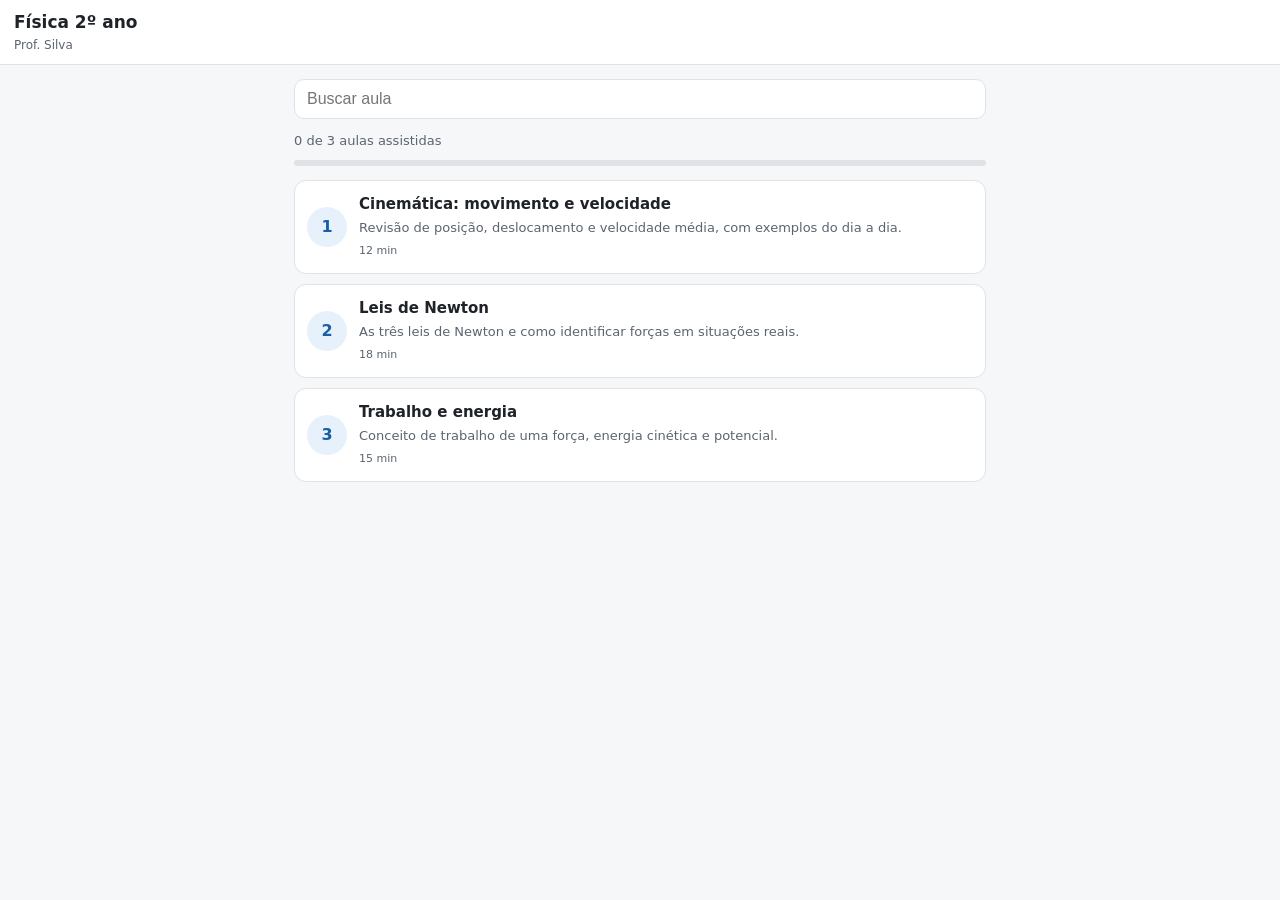
==== pwa/index.html @ a155b8ef "Importa protótipo inicial da PWA e kit AppSheet Co-Authored-By: Claude Opus 5.5 <noreply@anthropic.c" ====
<!DOCTYPE html>
<html lang="pt-BR">
<head>
  <meta charset="utf-8">
  <meta name="viewport" content="width=device-width, initial-scale=1, viewport-fit=cover">
  <title>Aulas complementares</title>
  <meta name="theme-color" content="#185FA5">
  <meta name="description" content="Videoaulas, links e documentos complementares.">
  <link rel="manifest" href="manifest.webmanifest">
  <link rel="icon" href="icons/icon-192.png">
  <link rel="apple-touch-icon" href="icons/icon-192.png">
  <meta name="apple-mobile-web-app-capable" content="yes">
  <meta name="mobile-web-app-capable" content="yes">
  <meta name="apple-mobile-web-app-title" content="Aulas">
  <link rel="stylesheet" href="styles.css">
</head>
<body>
  <header class="topbar">
    <button id="btn-voltar" class="icon-btn" aria-label="Voltar" hidden>&#8592;</button>
    <div class="topbar-text">
      <h1 id="titulo-topo">Aulas</h1>
      <p id="subtitulo-topo"></p>
    </div>
    <button id="btn-instalar" class="install-btn" hidden>Instalar</button>
  </header>

  <div id="aviso-ios" class="banner" hidden>
    <span>Para instalar no iPhone: toque em <strong>Compartilhar</strong> e depois em <strong>Adicionar à Tela de Início</strong>.</span>
    <button id="fechar-aviso-ios" class="banner-close" aria-label="Fechar aviso">&times;</button>
  </div>

  <main id="app" tabindex="-1"></main>

  <div id="status-rede" class="toast" role="status" hidden>Sem conexão. Mostrando o conteúdo salvo.</div>

  <script src="app.js"></script>
</body>
</html>
---- pwa/styles.css ----
:root {
  --azul: #185FA5;
  --azul-claro: #E6F1FB;
  --texto: #1f2328;
  --texto-2: #5b6470;
  --borda: #dfe3e8;
  --fundo: #f6f7f9;
  --card: #ffffff;
  --ok: #2f7d32;
  --raio: 12px;
}
@media (prefers-color-scheme: dark) {
  :root {
    --azul: #6fb1f0;
    --azul-claro: #1b2a3a;
    --texto: #e8eaed;
    --texto-2: #a0a7b0;
    --borda: #30363d;
    --fundo: #0f1215;
    --card: #181c20;
    --ok: #7fd18a;
  }
}
* { box-sizing: border-box; }
html { -webkit-text-size-adjust: 100%; }
body {
  margin: 0;
  font-family: system-ui, -apple-system, "Segoe UI", Roboto, sans-serif;
  background: var(--fundo);
  color: var(--texto);
  line-height: 1.5;
  padding-bottom: env(safe-area-inset-bottom);
}
.topbar {
  position: sticky; top: 0; z-index: 10;
  display: flex; align-items: center; gap: 8px;
  padding: calc(10px + env(safe-area-inset-top)) 14px 10px;
  background: var(--card);
  border-bottom: 1px solid var(--borda);
}
.topbar-text { flex: 1; min-width: 0; }
.topbar h1 { font-size: 17px; font-weight: 600; margin: 0; white-space: nowrap; overflow: hidden; text-overflow: ellipsis; }
.topbar p { margin: 0; font-size: 12px; color: var(--texto-2); }
.icon-btn { background: none; border: 0; font-size: 22px; color: var(--texto); padding: 4px 8px; cursor: pointer; }
.install-btn {
  background: var(--azul); color: #fff; border: 0; border-radius: 8px;
  padding: 7px 12px; font-size: 13px; font-weight: 600; cursor: pointer;
}
@media (prefers-color-scheme: dark) { .install-btn { color: #0f1215; } }
.banner {
  display: flex; gap: 8px; align-items: flex-start;
  margin: 10px 14px 0; padding: 10px 12px; font-size: 13px;
  background: var(--azul-claro); border-radius: 10px;
}
.banner-close { background: none; border: 0; font-size: 20px; line-height: 1; color: var(--texto); cursor: pointer; }
main { max-width: 720px; margin: 0 auto; padding: 14px; outline: none; }

.busca {
  width: 100%; font-size: 16px; padding: 10px 12px; margin-bottom: 12px;
  border: 1px solid var(--borda); border-radius: 10px; background: var(--card); color: var(--texto);
}
.progresso { font-size: 13px; color: var(--texto-2); margin: 0 0 10px; }
.barra { height: 6px; background: var(--borda); border-radius: 3px; overflow: hidden; margin-bottom: 14px; }
.barra > span { display: block; height: 100%; background: var(--azul); }

.lista { list-style: none; margin: 0; padding: 0; display: grid; gap: 10px; }
.card-aula {
  display: flex; gap: 12px; align-items: center; text-decoration: none; color: inherit;
  background: var(--card); border: 1px solid var(--borda); border-radius: var(--raio); padding: 12px;
}
.card-aula:active { background: var(--azul-claro); }
.num {
  flex: none; width: 40px; height: 40px; border-radius: 50%;
  display: grid; place-items: center; font-weight: 600;
  background: var(--azul-claro); color: var(--azul);
}
.card-aula.vista .num { background: var(--ok); color: #fff; }
.card-aula h2 { font-size: 15px; margin: 0; font-weight: 600; }
.card-aula p { margin: 2px 0 0; font-size: 13px; color: var(--texto-2); }
.chip { font-size: 11px; color: var(--texto-2); }

.player {
  position: relative; width: 100%; aspect-ratio: 16 / 9; background: #000;
  border-radius: var(--raio); overflow: hidden; margin-bottom: 14px;
}
.player iframe { position: absolute; inset: 0; width: 100%; height: 100%; border: 0; }
.player-capa {
  position: absolute; inset: 0; width: 100%; border: 0; cursor: pointer;
  display: grid; place-items: center; color: #fff; font-size: 14px;
  background: linear-gradient(135deg, #185FA5, #0c3d6e);
}
.player-capa .play { font-size: 44px; line-height: 1; display: block; margin-bottom: 6px; }
.player-aviso {
  position: absolute; inset: 0; display: grid; place-items: center; text-align: center;
  padding: 16px; color: #fff; background: #26323f; font-size: 14px;
}
.player-aviso code { background: rgba(255,255,255,.15); padding: 1px 5px; border-radius: 4px; }

.detalhe h2 { font-size: 20px; margin: 0 0 4px; }
.detalhe .meta { font-size: 13px; color: var(--texto-2); margin: 0 0 10px; }
.btn {
  display: inline-flex; align-items: center; justify-content: center; gap: 6px;
  font-size: 14px; font-weight: 600; padding: 10px 14px; border-radius: 10px;
  border: 1px solid var(--borda); background: var(--card); color: var(--texto); cursor: pointer; text-decoration: none;
}
.btn.primario { background: var(--azul); color: #fff; border-color: var(--azul); }
@media (prefers-color-scheme: dark) { .btn.primario { color: #0f1215; } }
.btn.feito { border-color: var(--ok); color: var(--ok); }
.secao { margin-top: 18px; }
.secao h3 { font-size: 14px; margin: 0 0 8px; color: var(--texto-2); font-weight: 600; text-transform: none; }
.item-link {
  display: flex; justify-content: space-between; align-items: center; gap: 10px;
  padding: 12px; margin-bottom: 8px; text-decoration: none; color: var(--texto);
  background: var(--card); border: 1px solid var(--borda); border-radius: 10px; font-size: 14px;
}
.item-link small { color: var(--texto-2); }
.vazio { font-size: 13px; color: var(--texto-2); }
.nav-aulas { display: flex; justify-content: space-between; gap: 10px; margin-top: 22px; }
.nav-aulas .btn { flex: 1; }
.toast {
  position: fixed; left: 14px; right: 14px; bottom: calc(14px + env(safe-area-inset-bottom));
  padding: 10px 12px; font-size: 13px; text-align: center; border-radius: 10px;
  background: #26323f; color: #fff;
}
[hidden] { display: none !important; }
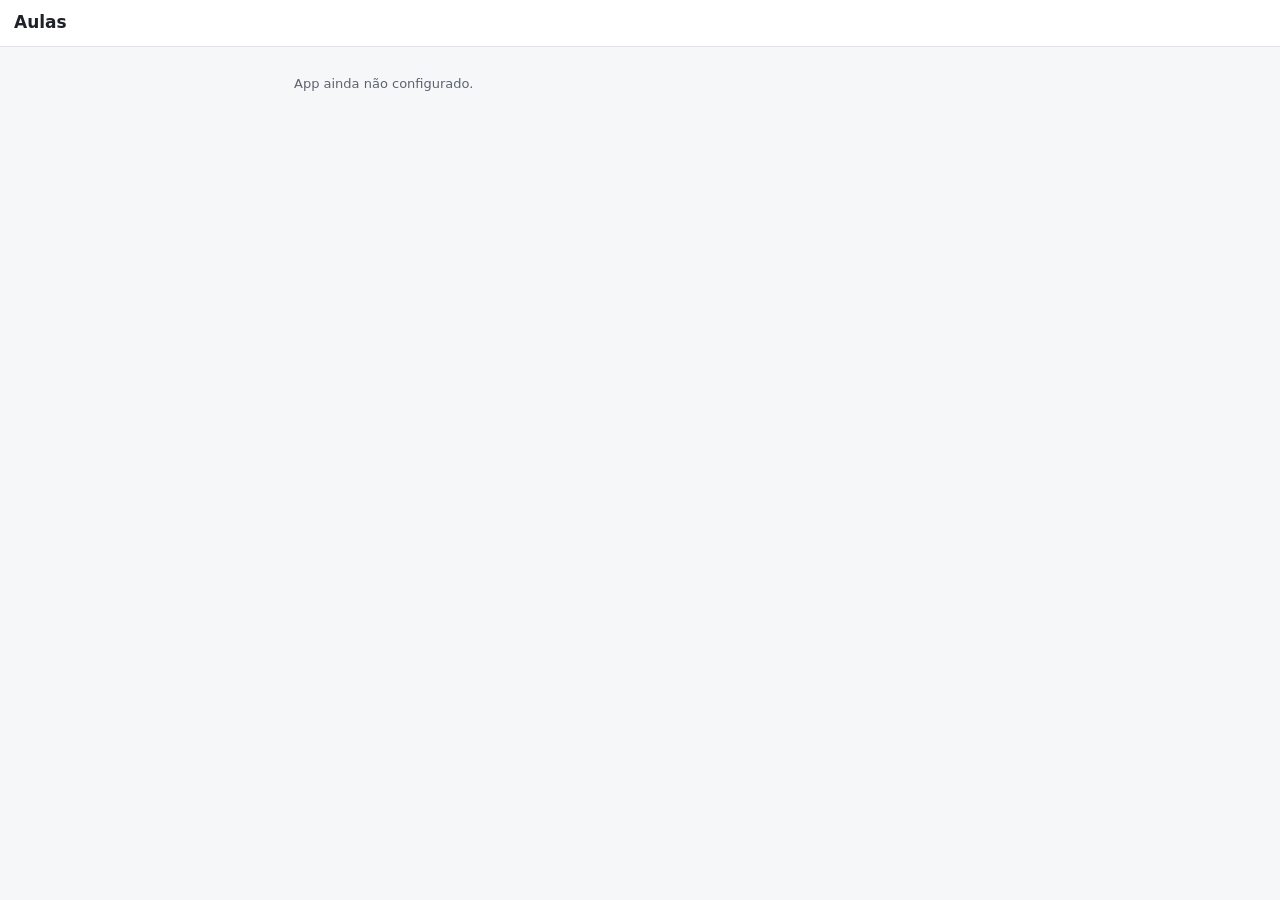
==== commit edddd63b: "Le aulas do Supabase e mostra curso indisponivel App publico consulta config e aulas pela API REST c" ====
--- a/pwa/index.html
+++ b/pwa/index.html
@@ -33,6 +33,7 @@
 
   <div id="status-rede" class="toast" role="status" hidden>Sem conexão. Mostrando o conteúdo salvo.</div>
 
+  <script src="config.js"></script>
   <script src="app.js"></script>
 </body>
 </html>
--- a/pwa/styles.css
+++ b/pwa/styles.css
@@ -115,6 +115,11 @@
 }
 .item-link small { color: var(--texto-2); }
 .vazio { font-size: 13px; color: var(--texto-2); }
+.indisponivel {
+  margin: 18vh auto 0; max-width: 420px; padding: 24px 16px; text-align: center;
+  font-size: 18px; font-weight: 600; background: var(--card);
+  border: 1px solid var(--borda); border-radius: var(--raio);
+}
 .nav-aulas { display: flex; justify-content: space-between; gap: 10px; margin-top: 22px; }
 .nav-aulas .btn { flex: 1; }
 .toast {
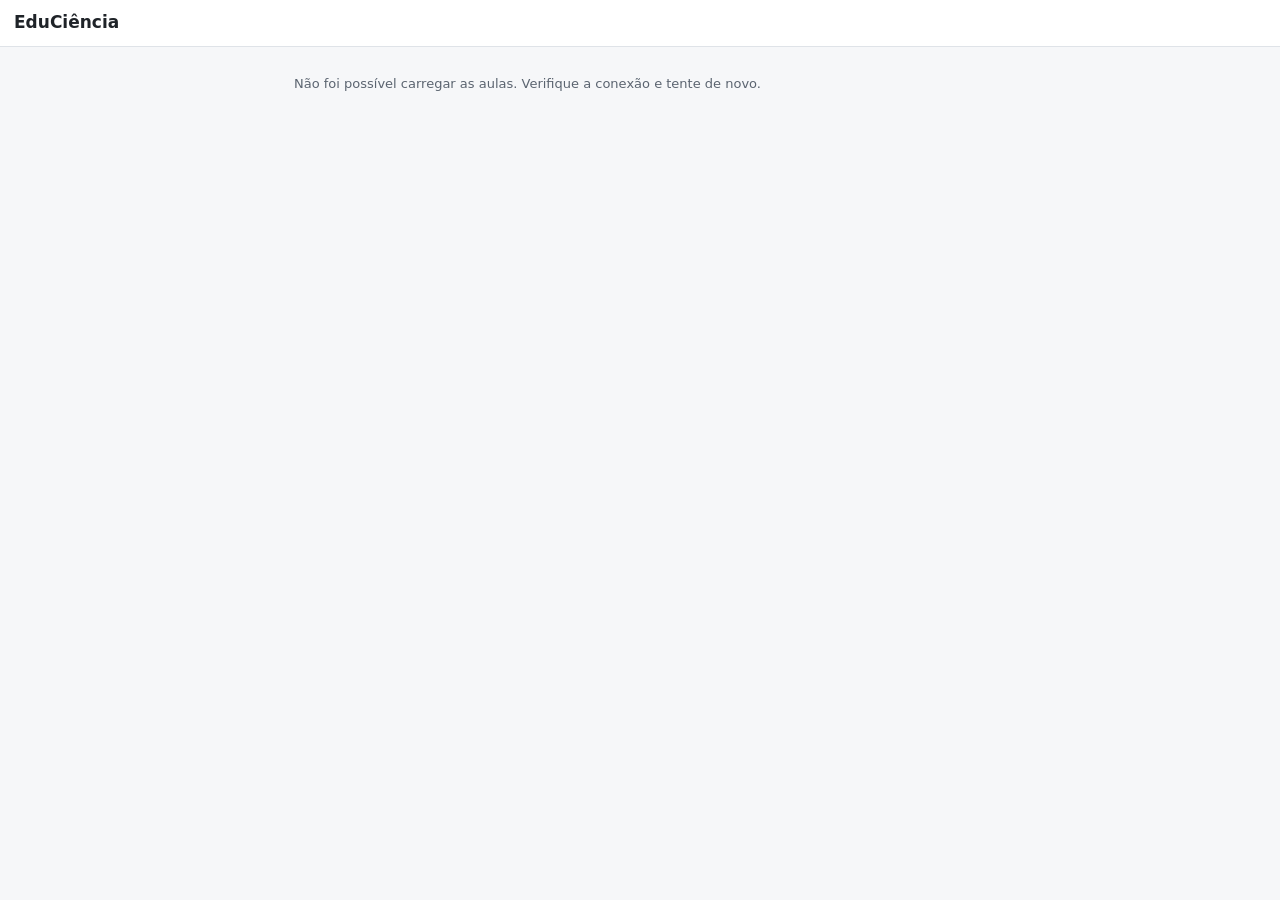
==== commit ac66ada6: "Renomeia o app para EduCiência Titulo, manifest, painel e guias. Service worker v3.  Co-Authored-By:" ====
--- a/pwa/index.html
+++ b/pwa/index.html
@@ -3,7 +3,7 @@
 <head>
   <meta charset="utf-8">
   <meta name="viewport" content="width=device-width, initial-scale=1, viewport-fit=cover">
-  <title>Aulas complementares</title>
+  <title>EduCiência</title>
   <meta name="theme-color" content="#185FA5">
   <meta name="description" content="Videoaulas, links e documentos complementares.">
   <link rel="manifest" href="manifest.webmanifest">
@@ -11,14 +11,14 @@
   <link rel="apple-touch-icon" href="icons/icon-192.png">
   <meta name="apple-mobile-web-app-capable" content="yes">
   <meta name="mobile-web-app-capable" content="yes">
-  <meta name="apple-mobile-web-app-title" content="Aulas">
+  <meta name="apple-mobile-web-app-title" content="EduCiência">
   <link rel="stylesheet" href="styles.css">
 </head>
 <body>
   <header class="topbar">
     <button id="btn-voltar" class="icon-btn" aria-label="Voltar" hidden>&#8592;</button>
     <div class="topbar-text">
-      <h1 id="titulo-topo">Aulas</h1>
+      <h1 id="titulo-topo">EduCiência</h1>
       <p id="subtitulo-topo"></p>
     </div>
     <button id="btn-instalar" class="install-btn" hidden>Instalar</button>
